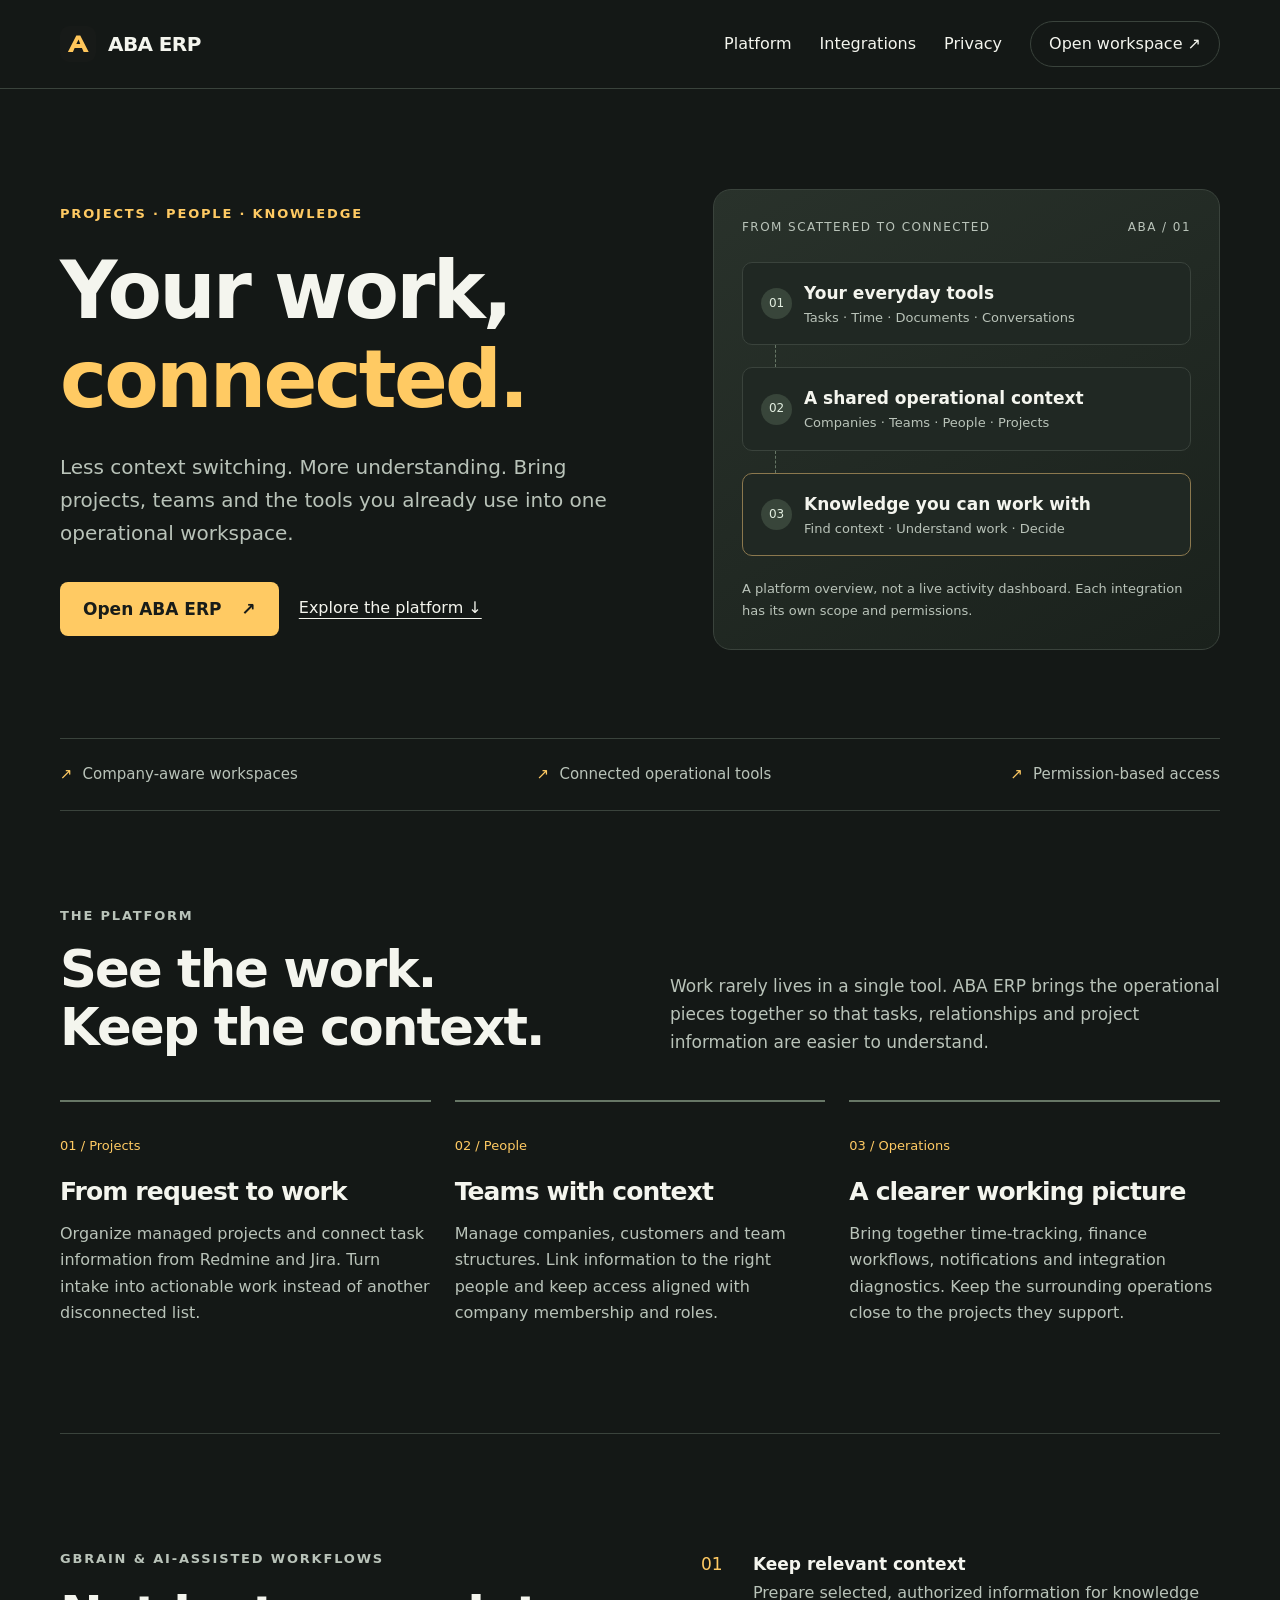
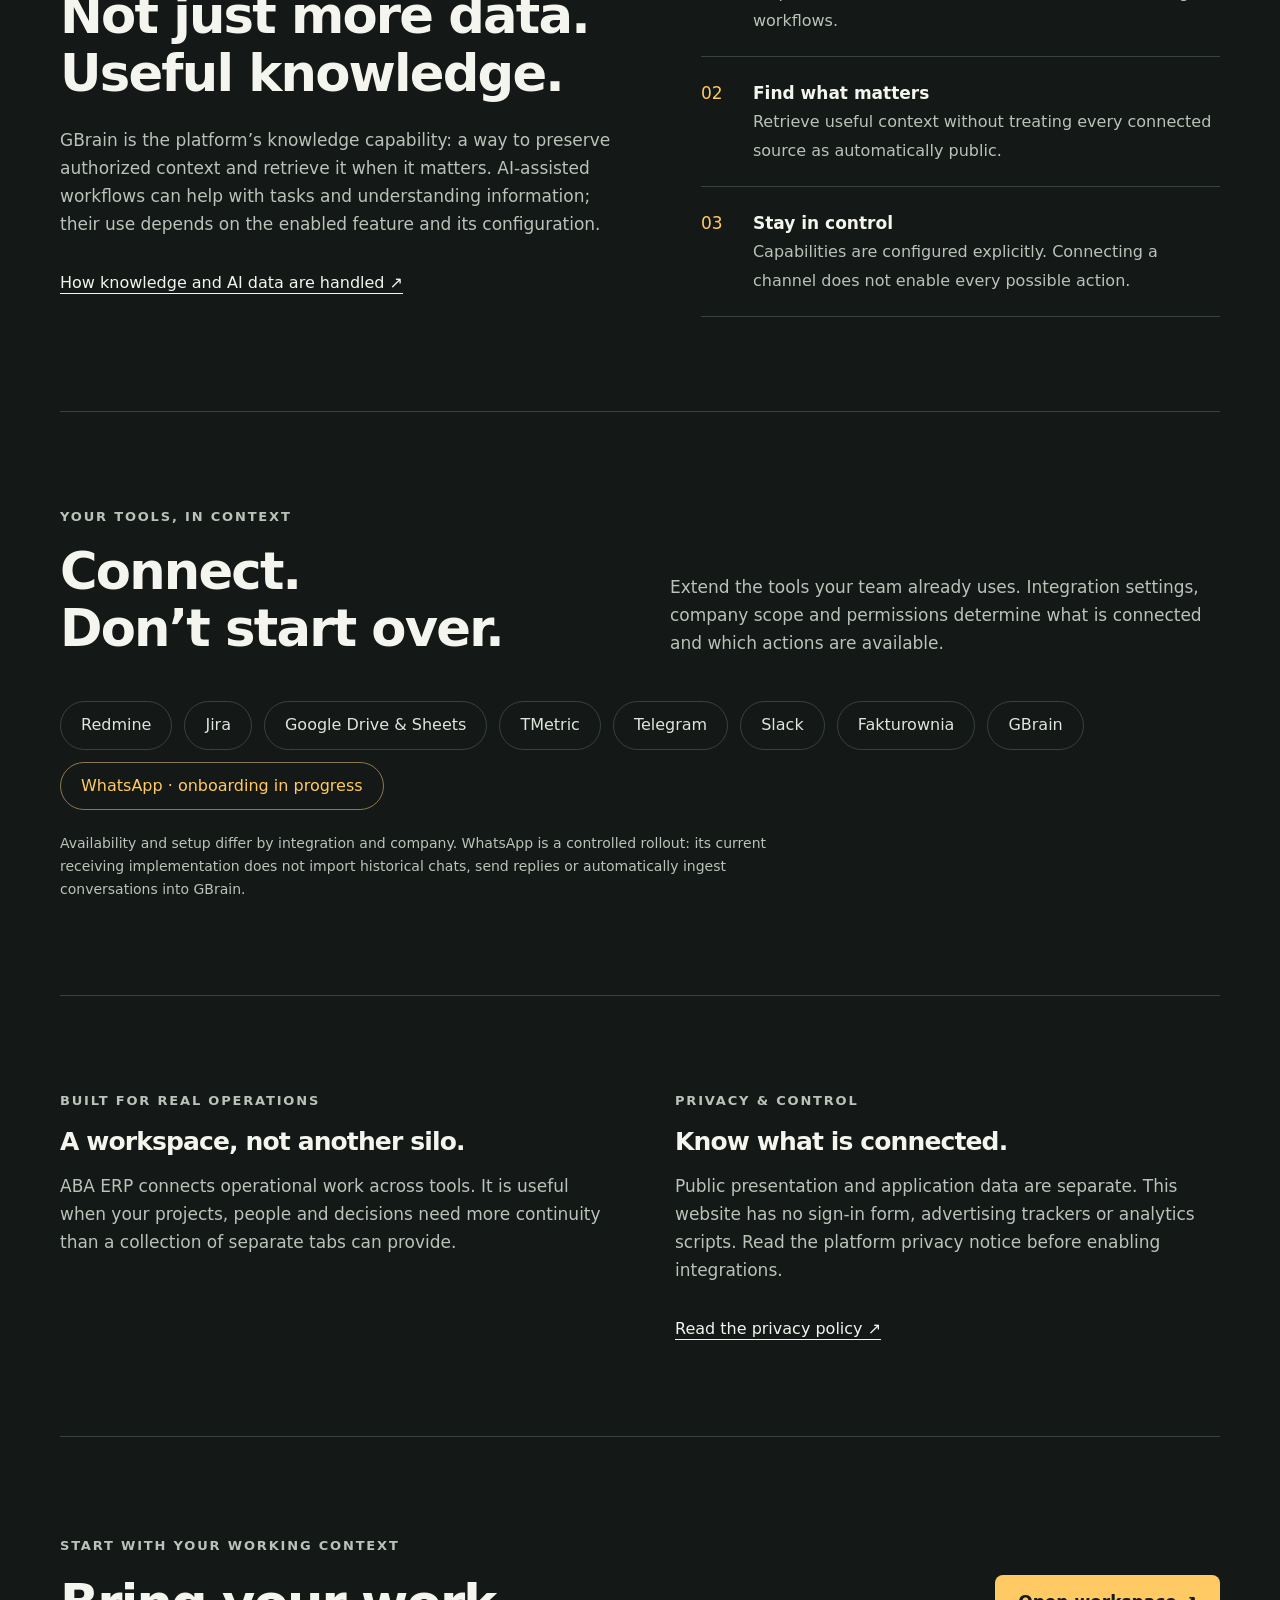
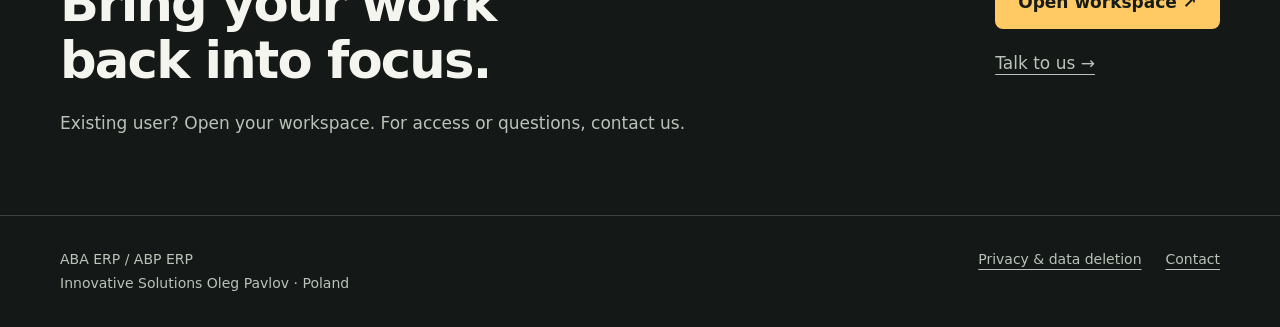
==== index.html @ 2fac0d22 "Publish ABA ERP presentation and privacy notice" ====
<!doctype html>
<html lang="en">
<head>
  <meta charset="utf-8">
  <meta name="viewport" content="width=device-width, initial-scale=1">
  <meta name="description" content="ABA ERP connects projects, people, integrations and knowledge. A workspace for turning scattered work into clear context and informed action.">
  <meta name="theme-color" content="#141816">
  <meta name="referrer" content="strict-origin-when-cross-origin">
  <title>ABA ERP — Your work, connected.</title>
  <link rel="icon" href="favicon.svg" type="image/svg+xml">
  <link rel="stylesheet" href="styles.css">
</head>
<body>
  <a class="skip" href="#main">Skip to content</a>
  <header><div class="wrap nav">
    <a class="brand" href="./" aria-label="ABA ERP home"><img src="favicon.svg" alt="" width="36" height="36">ABA ERP</a>
    <nav class="navlinks" aria-label="Main navigation"><a href="#platform">Platform</a><a href="#integrations">Integrations</a><a href="privacy.html">Privacy</a><a class="outline" href="https://aba.alphabyte.pro">Open workspace ↗</a></nav>
  </div></header>
  <main id="main" class="wrap">
    <section class="hero" aria-labelledby="hero-title">
      <div><p class="eyebrow">Projects · People · Knowledge</p><h1 id="hero-title">Your work,<br><span>connected.</span></h1><p class="lead">Less context switching. More understanding. Bring projects, teams and the tools you already use into one operational workspace.</p><div class="actions"><a class="button" href="https://aba.alphabyte.pro">Open ABA ERP <span aria-hidden="true">↗</span></a><a class="text-link" href="#platform">Explore the platform ↓</a></div></div>
      <div class="flow" aria-label="Conceptual workflow: tools supply context, connected to people and projects, then used to inform actions">
        <div class="flow-top"><span>From scattered to connected</span><span>ABA / 01</span></div>
        <div class="flow-row"><span class="flow-number">01</span><div><strong>Your everyday tools</strong><small>Tasks · Time · Documents · Conversations</small></div></div>
        <div class="flow-connector" aria-hidden="true"></div>
        <div class="flow-row"><span class="flow-number">02</span><div><strong>A shared operational context</strong><small>Companies · Teams · People · Projects</small></div></div>
        <div class="flow-connector" aria-hidden="true"></div>
        <div class="flow-row"><span class="flow-number">03</span><div><strong>Knowledge you can work with</strong><small>Find context · Understand work · Decide</small></div></div>
        <p class="flow-note">A platform overview, not a live activity dashboard. Each integration has its own scope and permissions.</p>
      </div>
    </section>
    <div class="strip"><span>Company-aware workspaces</span><span>Connected operational tools</span><span>Permission-based access</span></div>
    <section id="platform" class="section">
      <div class="section-head"><div><p class="eyebrow">The platform</p><h2>See the work.<br>Keep the context.</h2></div><p>Work rarely lives in a single tool. ABA ERP brings the operational pieces together so that tasks, relationships and project information are easier to understand.</p></div>
      <div class="features">
        <article class="feature"><span class="index">01 / Projects</span><h3>From request to work</h3><p>Organize managed projects and connect task information from Redmine and Jira. Turn intake into actionable work instead of another disconnected list.</p></article>
        <article class="feature"><span class="index">02 / People</span><h3>Teams with context</h3><p>Manage companies, customers and team structures. Link information to the right people and keep access aligned with company membership and roles.</p></article>
        <article class="feature"><span class="index">03 / Operations</span><h3>A clearer working picture</h3><p>Bring together time-tracking, finance workflows, notifications and integration diagnostics. Keep the surrounding operations close to the projects they support.</p></article>
      </div>
    </section>
    <section id="knowledge" class="section knowledge">
      <div><p class="eyebrow">GBrain &amp; AI-assisted workflows</p><h2>Not just more data.<br>Useful knowledge.</h2><p>GBrain is the platform’s knowledge capability: a way to preserve authorized context and retrieve it when it matters. AI-assisted workflows can help with tasks and understanding information; their use depends on the enabled feature and its configuration.</p><div class="actions"><a class="text-link" href="privacy.html#ai">How knowledge and AI data are handled ↗</a></div></div>
      <ol class="knowledge-list"><li><b>01</b><div><strong>Keep relevant context</strong><span>Prepare selected, authorized information for knowledge workflows.</span></div></li><li><b>02</b><div><strong>Find what matters</strong><span>Retrieve useful context without treating every connected source as automatically public.</span></div></li><li><b>03</b><div><strong>Stay in control</strong><span>Capabilities are configured explicitly. Connecting a channel does not enable every possible action.</span></div></li></ol>
    </section>
    <section id="integrations" class="section">
      <div class="section-head"><div><p class="eyebrow">Your tools, in context</p><h2>Connect.<br>Don’t start over.</h2></div><p>Extend the tools your team already uses. Integration settings, company scope and permissions determine what is connected and which actions are available.</p></div>
      <div class="integrations" aria-label="Integration areas"><span class="integration">Redmine</span><span class="integration">Jira</span><span class="integration">Google Drive &amp; Sheets</span><span class="integration">TMetric</span><span class="integration">Telegram</span><span class="integration">Slack</span><span class="integration">Fakturownia</span><span class="integration">GBrain</span><span class="integration new">WhatsApp · onboarding in progress</span></div>
      <p class="note">Availability and setup differ by integration and company. WhatsApp is a controlled rollout: its current receiving implementation does not import historical chats, send replies or automatically ingest conversations into GBrain.</p>
    </section>
    <section class="section split">
      <div><p class="eyebrow">Built for real operations</p><h3>A workspace, not another silo.</h3><p>ABA ERP connects operational work across tools. It is useful when your projects, people and decisions need more continuity than a collection of separate tabs can provide.</p></div>
      <div><p class="eyebrow">Privacy &amp; control</p><h3>Know what is connected.</h3><p>Public presentation and application data are separate. This website has no sign-in form, advertising trackers or analytics scripts. Read the platform privacy notice before enabling integrations.</p><div class="actions"><a class="text-link" href="privacy.html">Read the privacy policy ↗</a></div></div>
    </section>
    <section class="cta"><div><p class="eyebrow">Start with your working context</p><h2 style="margin-top:18px">Bring your work<br>back into focus.</h2><p>Existing user? Open your workspace. For access or questions, contact us.</p></div><div><a class="button" href="https://aba.alphabyte.pro">Open workspace ↗</a><p><a href="mailto:alphabytepro@gmail.com">Talk to us →</a></p></div></section>
  </main>
  <footer><div class="wrap footer-row"><div>ABA ERP / ABP ERP<br>Innovative Solutions Oleg Pavlov · Poland</div><div class="footer-links"><a href="privacy.html">Privacy &amp; data deletion</a><a href="mailto:alphabytepro@gmail.com">Contact</a></div></div></footer>
</body>
</html>
---- styles.css ----
@charset "UTF-8";
:root{color-scheme:dark;--bg:#141816;--panel:#202622;--ink:#f4f5ee;--muted:#b9c3b9;--line:#3a433c;--accent:#ffca63;--radius:18px}
*{box-sizing:border-box}html{scroll-behavior:smooth;scroll-padding-top:100px}body{margin:0;background:var(--bg);color:var(--ink);font:17px/1.65 system-ui,-apple-system,BlinkMacSystemFont,"Segoe UI",sans-serif}a{color:inherit;text-underline-offset:5px}a:hover{color:var(--accent)}a:focus-visible,summary:focus-visible{outline:3px solid var(--accent);outline-offset:6px}h1,h2,h3,p{margin:0}h1,h2,h3{line-height:1.12;font-weight:600;letter-spacing:-.035em}h1{font-size:clamp(44px,6.2vw,84px)}h2{font-size:clamp(34px,4vw,52px)}h3{font-size:25px}.wrap{width:min(1160px,calc(100% - 64px));margin:auto}.skip{position:absolute;left:20px;top:-100px;background:var(--accent);color:var(--bg);padding:10px;z-index:10}.skip:focus{top:10px}header{border-bottom:1px solid var(--line)}.nav{display:flex;gap:24px;align-items:center;justify-content:space-between;min-height:88px}.brand{display:flex;gap:12px;align-items:center;font-size:20px;font-weight:650;text-decoration:none;letter-spacing:-.03em}.brand img{width:36px;height:36px}.navlinks{display:flex;gap:28px;align-items:center;font-size:16px}.navlinks a{text-decoration:none}.navlinks .outline{border:1px solid var(--line);border-radius:30px;padding:9px 18px}.eyebrow{color:var(--accent);font-size:13px;font-weight:650;letter-spacing:.14em;text-transform:uppercase}.hero{display:grid;grid-template-columns:1.15fr 1fr;gap:70px;align-items:center;padding:100px 0 88px}.hero h1{margin:22px 0 26px}.hero h1 span{color:var(--accent)}.lead{font-size:20px;color:var(--muted);max-width:620px}.actions{display:flex;gap:20px;align-items:center;flex-wrap:wrap;margin-top:32px}.button{display:inline-flex;align-items:center;gap:20px;background:var(--accent);color:#181c19;text-decoration:none;border-radius:8px;padding:13px 23px;font-weight:650}.button:hover{background:#ffda90;color:#181c19}.text-link{font-size:16px}.flow{border:1px solid var(--line);border-radius:var(--radius);padding:28px;background:linear-gradient(150deg,#29322b,#1a211c);position:relative}.flow-top{display:flex;justify-content:space-between;color:var(--muted);font-size:12px;letter-spacing:.12em;text-transform:uppercase;margin-bottom:24px}.flow-row{display:flex;gap:12px;align-items:center;padding:16px 18px;border:1px solid var(--line);border-radius:10px;background:#202823}.flow-number{display:grid;place-items:center;flex:none;width:31px;height:31px;border-radius:50%;background:#38453a;color:#e1eddf;font-size:12px}.flow-row strong{display:block;font-size:17px;font-weight:550}.flow-row small{display:block;color:var(--muted);font-size:13px}.flow-connector{margin-left:33px;border-left:1px dashed #677766;height:22px}.flow-row:last-of-type{border-color:#8b784e}.flow-note{padding-top:22px;font-size:13px;color:var(--muted)}.strip{border-top:1px solid var(--line);border-bottom:1px solid var(--line);padding:23px 0;display:flex;gap:28px;justify-content:space-between;flex-wrap:wrap;font-size:15px;color:var(--muted)}.strip span:before{content:"↗";color:var(--accent);margin-right:10px}.section{padding:94px 0;border-bottom:1px solid var(--line)}.section-head{display:grid;grid-template-columns:1fr 1fr;gap:60px;align-items:end;margin-bottom:44px}.section-head h2{margin-top:15px}.section-head p{color:var(--muted)}.features{display:grid;grid-template-columns:repeat(3,1fr);gap:24px}.feature{padding:28px 0 12px;border-top:2px solid #677766}.feature .index{color:var(--accent);font-size:13px}.feature h3{margin:20px 0 15px}.feature p{color:var(--muted);font-size:16px}.knowledge{display:grid;grid-template-columns:1.1fr 1fr;gap:70px;align-items:center}.knowledge h2{margin:18px 0 24px}.knowledge p{color:var(--muted)}.knowledge-list{list-style:none;padding:0;margin:0}.knowledge-list li{padding:22px 0;border-bottom:1px solid var(--line);display:grid;grid-template-columns:40px 1fr;gap:12px}.knowledge-list b{color:var(--accent);font-weight:450}.knowledge-list strong{display:block;font-weight:550}.knowledge-list span{color:var(--muted);font-size:16px}.integrations{display:flex;gap:12px;flex-wrap:wrap;margin:32px 0 22px}.integration{border:1px solid var(--line);border-radius:40px;padding:10px 20px;color:#dee5dc;font-size:16px}.integration.new{border-color:#8b784e;color:var(--accent)}.note{font-size:14px;color:var(--muted);max-width:760px}.split{display:grid;grid-template-columns:1fr 1fr;gap:70px}.split h3{margin:16px 0}.split p{color:var(--muted)}.cta{padding:78px 0;display:flex;justify-content:space-between;gap:32px;align-items:center}.cta h2{max-width:650px}.cta p{color:var(--muted);margin-top:20px}.cta .button{white-space:nowrap}footer{border-top:1px solid var(--line);padding:32px 0;color:var(--muted);font-size:14px}.footer-row{display:flex;justify-content:space-between;gap:24px;flex-wrap:wrap}.footer-links{display:flex;gap:24px}.legal-hero{padding:70px 0 40px}.legal-hero h1{font-size:clamp(40px,5vw,64px);margin:16px 0 22px}.legal-grid{display:grid;grid-template-columns:220px 1fr;gap:60px;padding-bottom:80px}.legal-nav{position:sticky;top:24px;align-self:start;display:flex;flex-direction:column;gap:12px;font-size:15px}.legal-nav a{color:var(--muted)}.legal-copy section{padding:32px 0;border-bottom:1px solid var(--line);scroll-margin-top:24px}.legal-copy h2{font-size:27px;margin-bottom:18px}.legal-copy h3{font-size:20px;margin:24px 0 12px;letter-spacing:-.01em}.legal-copy p{margin:12px 0;color:#d4ddd2}.legal-copy ul{padding-left:22px;color:#d4ddd2}.legal-copy li{margin:10px 0}.legal-copy a{color:var(--accent);overflow-wrap:anywhere}.legal-copy .callout{border-left:3px solid var(--accent);padding:12px 20px;background:var(--panel);margin:22px 0}.legal-copy dl{margin:0}.legal-copy dt{font-weight:650;margin:22px 0 8px}.legal-copy dd{margin:0;color:#d4ddd2}.legal-copy details{margin:20px 0}.legal-copy summary{cursor:pointer;color:var(--accent);font-weight:550;padding:12px 0}.legal-copy .date{color:var(--muted);font-size:15px}
@media(max-width:950px){.hero{gap:36px;padding:64px 0}.section-head{gap:30px}.knowledge,.split{gap:35px}.legal-grid{grid-template-columns:170px 1fr;gap:30px}}
@media(max-width:700px){.wrap{width:calc(100% - 40px)}.nav{min-height:78px;gap:12px;flex-wrap:wrap;padding:18px 0}.navlinks{gap:18px;font-size:14px;flex-wrap:wrap}.navlinks .outline{padding:5px 12px}.hero,.section-head,.knowledge,.split{grid-template-columns:1fr;gap:36px}.hero{padding:56px 0}.hero h1{font-size:52px}.lead{font-size:18px}.flow{padding:22px}.strip{gap:14px;font-size:14px}.section{padding:60px 0}.features{grid-template-columns:1fr;gap:24px}.feature h3{margin-top:12px}.section-head{margin-bottom:28px;gap:24px}.cta{flex-direction:column;align-items:flex-start;padding:60px 0}.footer-row{flex-direction:column}.legal-grid{grid-template-columns:1fr;gap:10px}.legal-nav{position:static;flex-direction:row;flex-wrap:wrap;gap:12px 20px;padding-bottom:20px;border-bottom:1px solid var(--line)}.legal-hero{padding-top:48px}.legal-copy h2{font-size:25px}.actions{gap:16px}.hero h1,.cta h2{overflow-wrap:break-word}}
@media(prefers-reduced-motion:reduce){html{scroll-behavior:auto}}
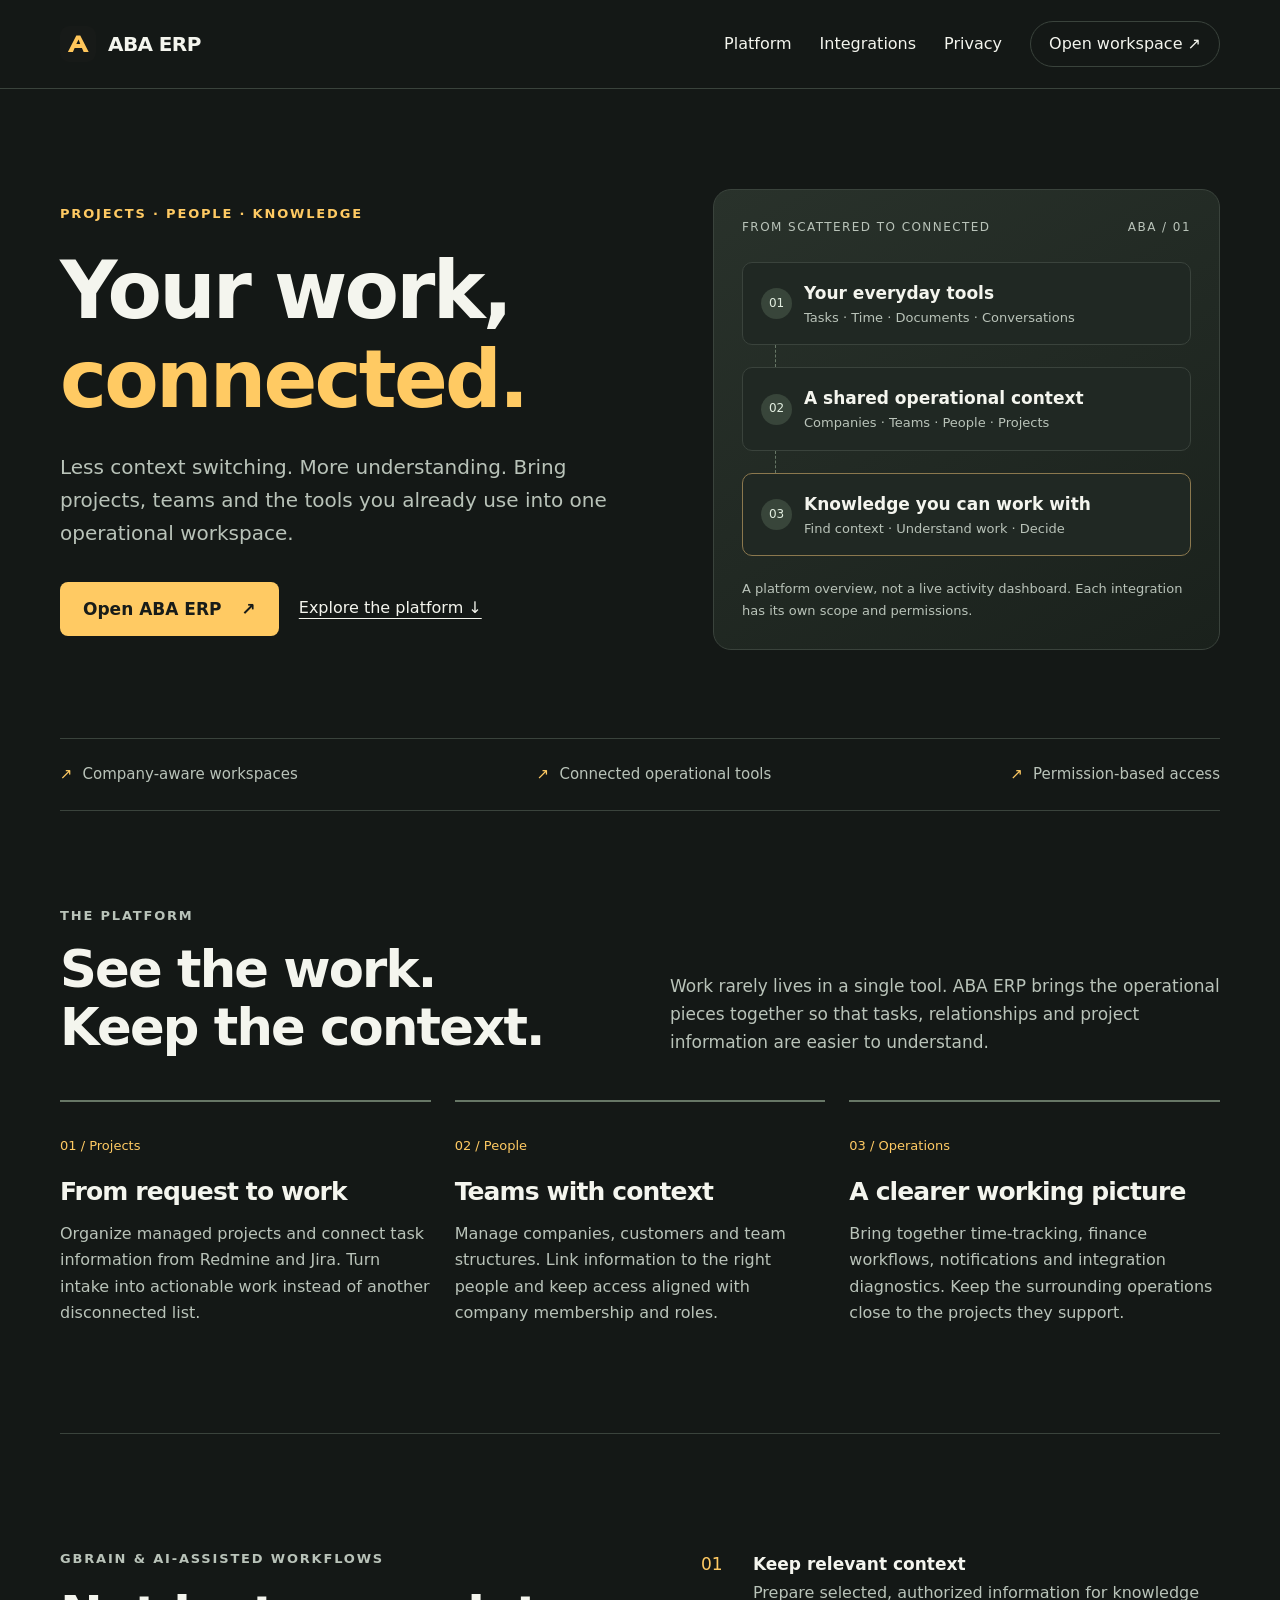
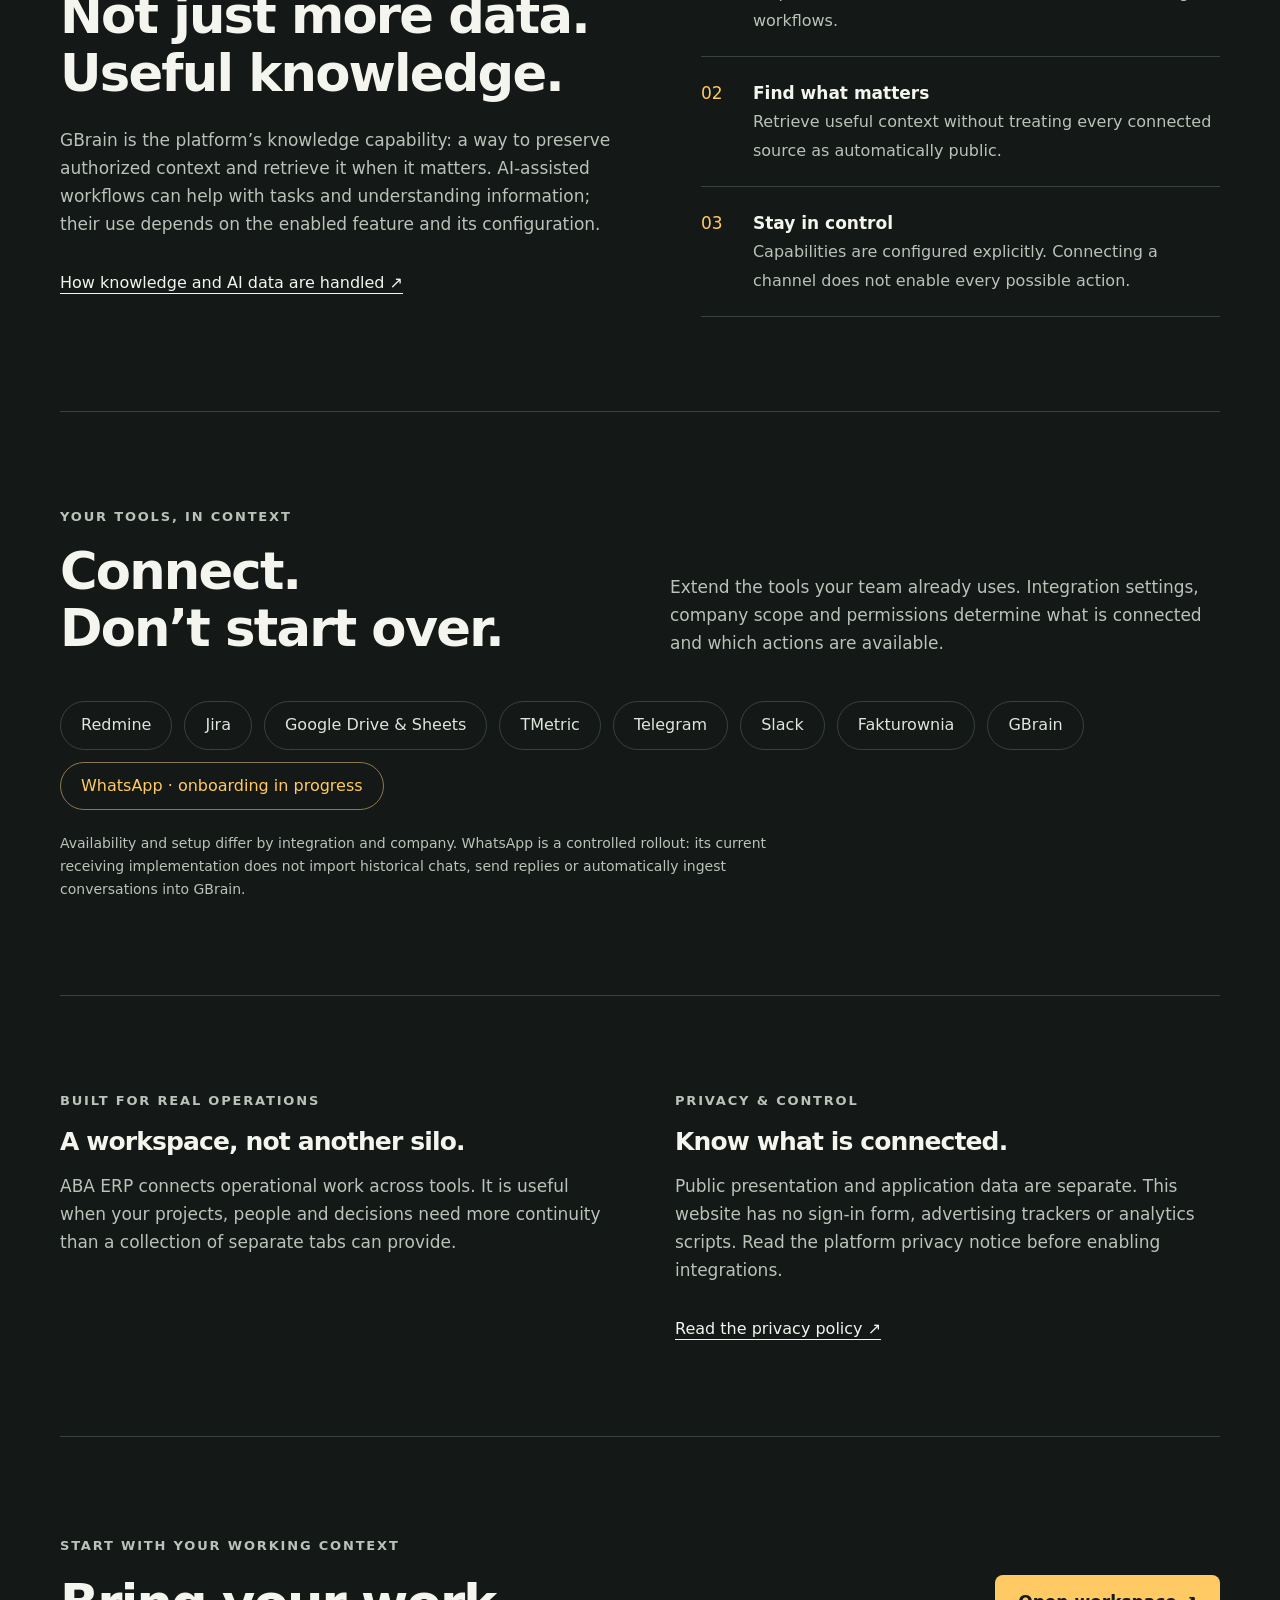
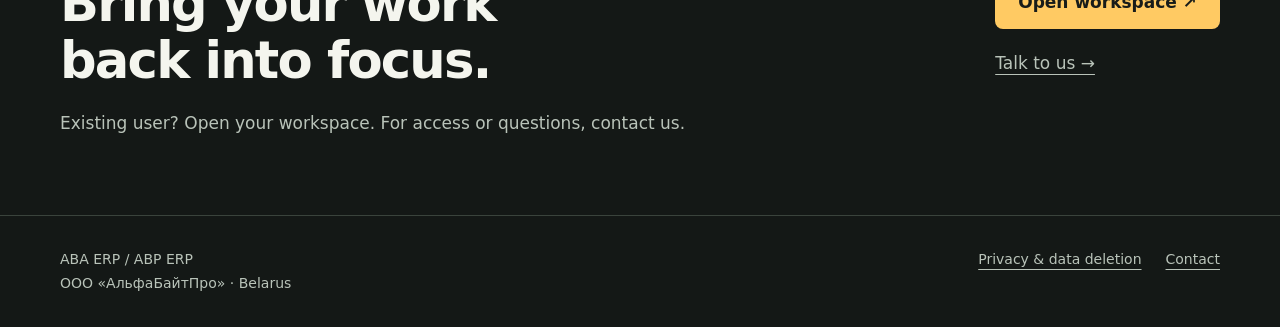
==== commit e9a00c3f: "Correct platform operator to AlphaBytePro LLC, Belarus" ====
--- a/index.html
+++ b/index.html
@@ -53,6 +53,6 @@
     </section>
     <section class="cta"><div><p class="eyebrow">Start with your working context</p><h2 style="margin-top:18px">Bring your work<br>back into focus.</h2><p>Existing user? Open your workspace. For access or questions, contact us.</p></div><div><a class="button" href="https://aba.alphabyte.pro">Open workspace ↗</a><p><a href="mailto:alphabytepro@gmail.com">Talk to us →</a></p></div></section>
   </main>
-  <footer><div class="wrap footer-row"><div>ABA ERP / ABP ERP<br>Innovative Solutions Oleg Pavlov · Poland</div><div class="footer-links"><a href="privacy.html">Privacy &amp; data deletion</a><a href="mailto:alphabytepro@gmail.com">Contact</a></div></div></footer>
+  <footer><div class="wrap footer-row"><div>ABA ERP / ABP ERP<br><span lang="ru">ООО «АльфаБайтПро»</span> · Belarus</div><div class="footer-links"><a href="privacy.html">Privacy &amp; data deletion</a><a href="mailto:alphabytepro@gmail.com">Contact</a></div></div></footer>
 </body>
 </html>
